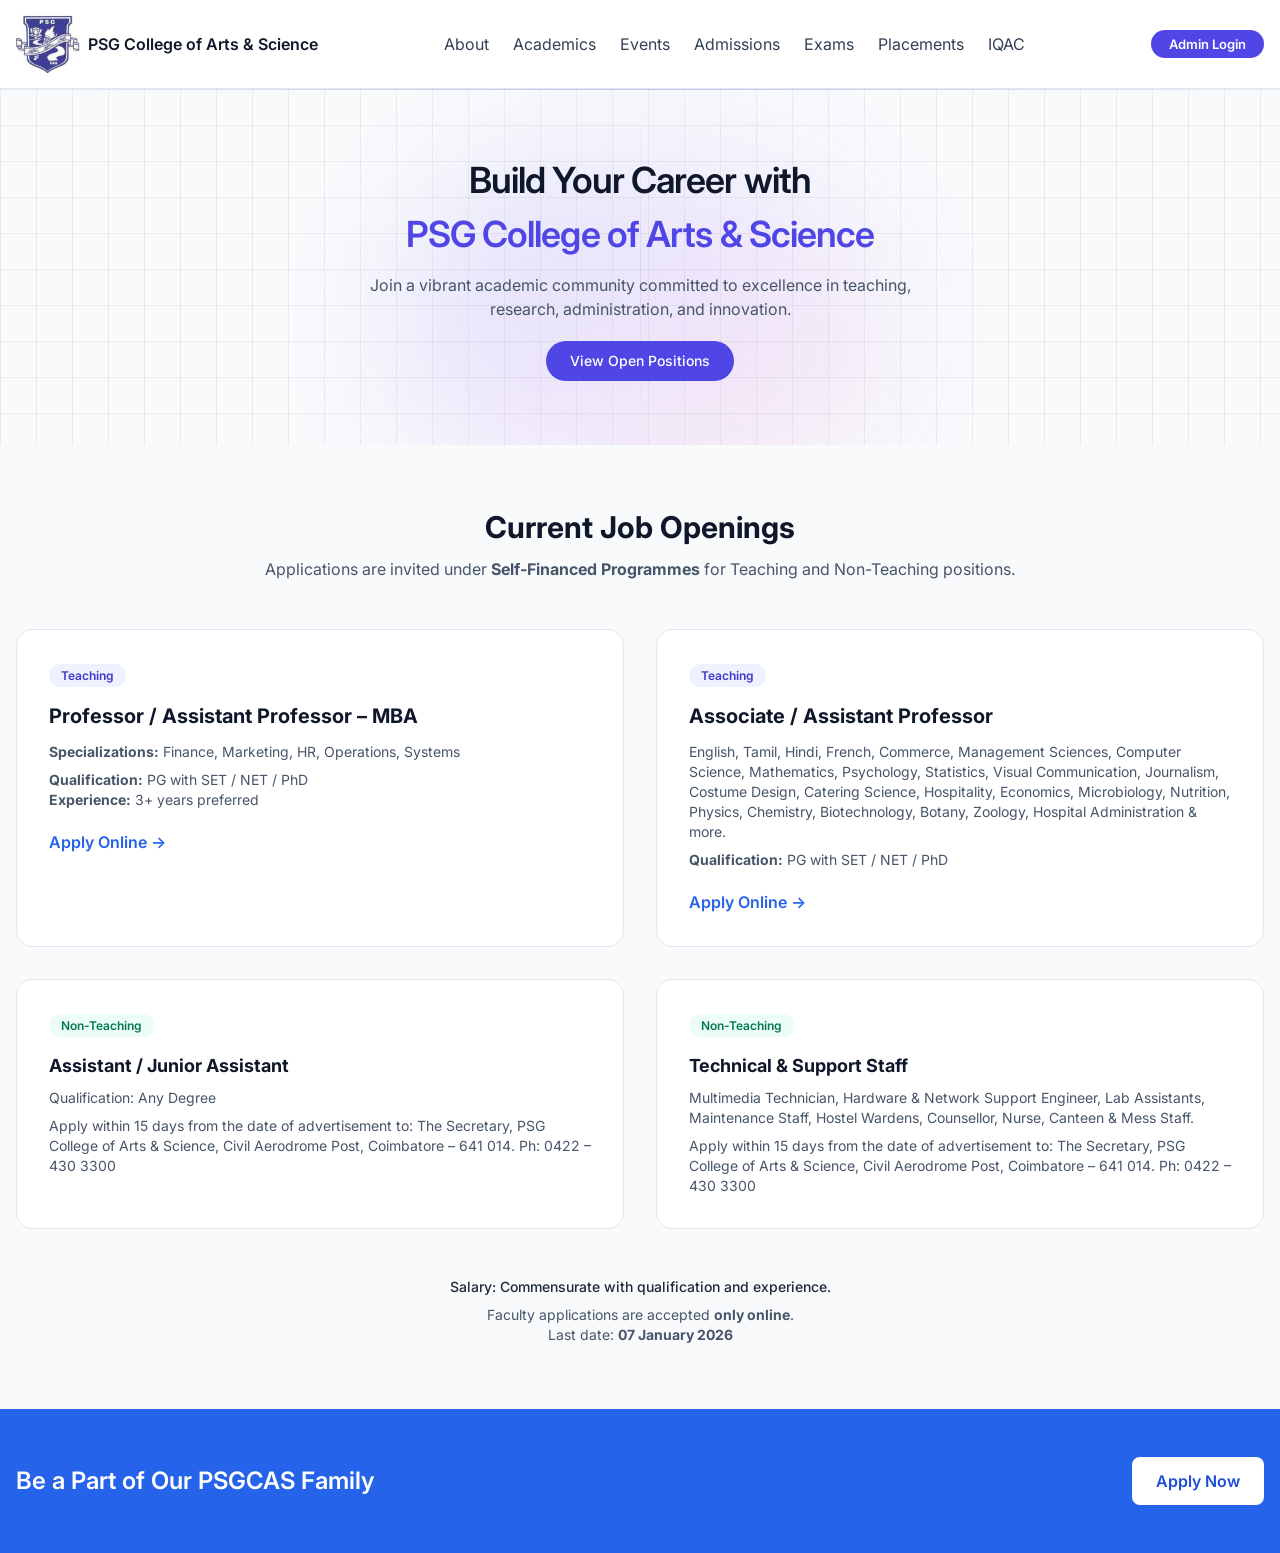
==== index.html @ 606a3b71 "Initial commit - PSG College web portal" ====
<!DOCTYPE html>
<html lang="en">
<head>
  <meta charset="UTF-8">
  <meta name="viewport" content="width=device-width, initial-scale=1">
  <meta name="description" content="Official Careers page for PSG College of Arts &amp; Science, Coimbatore. Explore job openings and career opportunities.">
  <meta name="author" content="PSG College of Arts &amp; Science">
  <meta name="keywords" content="PSG College of Arts &amp; Science, Careers, Coimbatore, Job Openings, Faculty Positions, Non-Teaching Positions, PSGCAS Jobs, PSGCAS Career Opportunities">
  <title>PSG College of Arts &amp; Science | Careers</title>

  <!-- Google Fonts: Geist-like -->
  <link href="https://fonts.googleapis.com/css2?family=Inter:wght@400;500;600;700;800&display=swap" rel="stylesheet">
  <link rel="stylesheet" href="https://cdnjs.cloudflare.com/ajax/libs/font-awesome/6.5.0/css/all.min.css">

  <style>
    /* ── RESET + BASE ──────────────────────── */
    *, ::before, ::after { box-sizing: border-box; margin: 0; padding: 0; border-width: 0; border-style: solid; border-color: #e5e7eb; }
    html { line-height: 1.5; -webkit-text-size-adjust: 100%; font-family: "Inter", system-ui, -apple-system, BlinkMacSystemFont, "Segoe UI", sans-serif; }
    body { margin: 0; line-height: inherit; background-color: #f8fafc; color: #0f172a; }
    a { color: inherit; text-decoration: inherit; }
    img, svg, video { display: block; vertical-align: middle; max-width: 100%; height: auto; }
    h1,h2,h3,h4,h5,h6 { font-size: inherit; font-weight: inherit; }
    button { cursor: pointer; font-family: inherit; }
    [hidden] { display: none; }

    /* ── UTILITIES ─────────────────────────── */
    .mx-auto   { margin-left: auto; margin-right: auto; }
    .mt-2      { margin-top: .5rem; }
    .mt-3      { margin-top: .75rem; }
    .mt-4      { margin-top: 1rem; }
    .mt-5      { margin-top: 1.25rem; }
    .mb-12     { margin-bottom: 3rem; }
    .mt-12     { margin-top: 3rem; }
    .max-w-7xl { max-width: 80rem; }
    .max-w-3xl { max-width: 48rem; }
    .max-w-xl  { max-width: 36rem; }
    .w-full    { width: 100%; }
    .w-auto    { width: auto; }
    .h-full    { height: 100%; }
    .flex      { display: flex; }
    .inline-flex { display: inline-flex; }
    .grid      { display: grid; }
    .hidden    { display: none; }
    .block     { display: block; }
    .items-center    { align-items: center; }
    .justify-center  { justify-content: center; }
    .justify-between { justify-content: space-between; }
    .flex-col  { flex-direction: column; }
    .flex-1    { flex: 1 1 0%; }
    .gap-2     { gap: .5rem; }
    .gap-3     { gap: .75rem; }
    .gap-6     { gap: 1.5rem; }
    .gap-8     { gap: 2rem; }
    .text-center { text-align: center; }
    .font-medium  { font-weight: 500; }
    .font-semibold{ font-weight: 600; }
    .font-bold    { font-weight: 700; }
    .leading-tight   { line-height: 1.25; }
    .leading-relaxed { line-height: 1.625; }
    .tracking-tight  { letter-spacing: -.025em; }
    .rounded-full { border-radius: 9999px; }
    .rounded-lg   { border-radius: .5rem; }
    .rounded-xl   { border-radius: .75rem; }
    .rounded-2xl  { border-radius: 1rem; }
    .rounded-md   { border-radius: .375rem; }
    .border       { border-width: 1px; }
    .border-b     { border-bottom-width: 1px; }
    .overflow-hidden { overflow: hidden; }
    .relative { position: relative; }
    .absolute { position: absolute; }
    .fixed    { position: fixed; }
    .sticky   { position: sticky; }
    .inset-0  { inset: 0; }
    .inset-x-0{ left: 0; right: 0; }
    .inset-y-0{ top: 0; bottom: 0; }
    .top-0    { top: 0; }
    .top-20   { top: 5rem; }
    .left-4   { left: 1rem; }
    .right-4  { right: 1rem; }
    .bottom-4 { bottom: 1rem; }
    .left-1\/2{ left: 50%; }
    .z-10  { z-index: 10; }
    .z-30  { z-index: 30; }
    .z-50  { z-index: 50; }
    .-z-10 { z-index: -10; }
    .-z-20 { z-index: -20; }
    .opacity-30 { opacity: .3; }
    .opacity-40 { opacity: .4; }
    .opacity-60 { opacity: .6; }
    .p-1\.5   { padding: .375rem; }
    .p-8      { padding: 2rem; }
    .px-2     { padding-left: .5rem;  padding-right: .5rem; }
    .px-3     { padding-left: .75rem; padding-right: .75rem; }
    .px-4     { padding-left: 1rem;   padding-right: 1rem; }
    .px-5     { padding-left: 1.25rem;padding-right: 1.25rem; }
    .px-6     { padding-left: 1.5rem; padding-right: 1.5rem; }
    .py-1     { padding-top: .25rem;   padding-bottom: .25rem; }
    .py-1\.5  { padding-top: .375rem;  padding-bottom: .375rem; }
    .py-2\.5  { padding-top: .625rem;  padding-bottom: .625rem; }
    .py-3     { padding-top: .75rem;   padding-bottom: .75rem; }
    .py-10    { padding-top: 2.5rem;   padding-bottom: 2.5rem; }
    .py-12    { padding-top: 3rem;     padding-bottom: 3rem; }
    .py-16    { padding-top: 4rem;     padding-bottom: 4rem; }
    .space-y-1 > :not([hidden]) ~ :not([hidden]) { margin-top: .25rem; }
    .text-xs  { font-size: .75rem;   line-height: 1rem; }
    .text-sm  { font-size: .875rem;  line-height: 1.25rem; }
    .text-lg  { font-size: 1.125rem; line-height: 1.75rem; }
    .text-xl  { font-size: 1.25rem;  line-height: 1.75rem; }
    .text-2xl { font-size: 1.5rem;   line-height: 2rem; }
    .text-14  { font-size: 14px; }

    /* COLORS */
    .bg-white        { background-color: #fff; }
    .bg-white\/90    { background-color: rgba(255,255,255,.9); }
    .bg-slate-50     { background-color: #f8fafc; }
    .bg-slate-200    { background-color: #e2e8f0; }
    .bg-indigo-50    { background-color: #eef2ff; }
    .bg-indigo-600   { background-color: #4f46e5; }
    .bg-emerald-50   { background-color: #ecfdf5; }
    .bg-blue-600     { background-color: #2563eb; }
    .border-slate-200{ border-color: #e2e8f0; }
    .border-slate-300{ border-color: #cbd5e1; }
    .text-white      { color: #fff; }
    .text-slate-600  { color: #475569; }
    .text-slate-700  { color: #334155; }
    .text-slate-800  { color: #1e293b; }
    .text-slate-900  { color: #0f172a; }
    .text-indigo-600 { color: #4f46e5; }
    .text-indigo-700 { color: #4338ca; }
    .text-blue-600   { color: #2563eb; }
    .text-blue-700   { color: #1d4ed8; }
    .text-emerald-700{ color: #047857; }

    /* SHADOWS */
    .shadow-sm { box-shadow: 0 1px 2px rgba(0,0,0,.05); }
    .shadow-lg { box-shadow: 0 10px 15px -3px rgba(0,0,0,.1), 0 4px 6px -4px rgba(0,0,0,.1); }

    /* TRANSITIONS */
    .transition { transition-property: color, background-color, border-color, opacity, box-shadow, transform; transition-timing-function: cubic-bezier(.4,0,.2,1); transition-duration: 150ms; }

    /* BACKDROP */
    .backdrop-blur { -webkit-backdrop-filter: blur(8px); backdrop-filter: blur(8px); }

    /* BLUR */
    .blur-3xl { filter: blur(64px); }

    /* HOVER STATES */
    .hover\:bg-slate-100:hover { background-color: #f1f5f9; }
    .hover\:bg-slate-50:hover  { background-color: #f8fafc; }
    .hover\:bg-indigo-700:hover{ background-color: #4338ca; }
    .hover\:bg-blue-700:hover  { background-color: #1d4ed8; }
    .hover\:bg-blue-50:hover   { background-color: #eff6ff; }
    .hover\:text-indigo-600:hover { color: #4f46e5; }
    .hover\:shadow-xl:hover { box-shadow: 0 20px 25px -5px rgba(0,0,0,.1), 0 8px 10px -6px rgba(0,0,0,.1); }

    /* FOCUS */
    .focus\:outline-none:focus { outline: none; }

    /* H1 SPECIAL */
    .h1-size { font-size: 1.5rem; }
    @media(min-width:640px)  { .h1-size { font-size: 1.875rem; } .sm\:block { display: block; } .sm\:flex { display: flex; } .sm\:hidden { display: none; } .sm\:py-14 { padding-top: 3.5rem; padding-bottom: 3.5rem; } .sm\:text-3xl { font-size: 1.875rem; line-height: 2.25rem; } .sm\:text-base { font-size: 1rem; line-height: 1.5rem; } }
    @media(min-width:768px)  { .h1-size { font-size: 2.25rem; } .md\:grid-cols-2 { grid-template-columns: repeat(2,minmax(0,1fr)); } .md\:py-16 { padding-top: 4rem; padding-bottom: 4rem; } .md\:text-base { font-size: 1rem; } .md\:text-4xl { font-size: 2.25rem; line-height: 2.5rem; } }

    /* GRID BG */
    .grid-bg { background-image: linear-gradient(to right, rgba(15,23,42,.06) 1px, transparent 1px), linear-gradient(to bottom, rgba(15,23,42,.06) 1px, transparent 1px); background-size: 36px 36px; }

    /* GRADIENT HELPERS */
    .pulse-line-h { background-image: linear-gradient(to right, transparent, #818cf8, transparent); }
    .pulse-line-v { background-image: linear-gradient(to bottom, transparent, #a5b4fc, transparent); }
    .grad-blob    { background-image: linear-gradient(to bottom right, rgba(99,102,241,.3), rgba(168,85,247,.2), rgba(236,72,153,.2)); }
    .h-px { height: 1px; }
    .w-px { width: 1px; }
    .h-320 { height: 320px; }
    .w-480 { width: 480px; }
    .-translate-x-1\/2 { transform: translateX(-50%); }

    /* PULSE ANIMATIONS */
    @keyframes pulse-slow   { 0%,100%{opacity:.4} 50%{opacity:.7} }
    @keyframes pulse-slower { 0%,100%{opacity:.3} 50%{opacity:.55} }
    .animate-pulse-slow   { animation: pulse-slow   3s ease-in-out infinite; }
    .animate-pulse-slower { animation: pulse-slower 5s ease-in-out infinite; }

    /* INLINE-FLEX FOR LINKS */
    .inline-flex-mt5 { display: inline-flex; margin-top: 1.25rem; font-weight: 600; }

    /* ── LOGIN MODAL ─────────────────────────── */
    .modal-overlay {
      display: none; position: fixed; inset: 0; z-index: 100;
      background: rgba(15,23,42,.6); backdrop-filter: blur(6px);
      align-items: center; justify-content: center; padding: 1rem;
    }
    .modal-overlay.active { display: flex; }
    .modal-box {
      background: #fff; border-radius: 1rem; width: 100%; max-width: 420px;
      padding: 2rem; box-shadow: 0 25px 50px -12px rgba(0,0,0,.35);
      animation: fadeIn .2s ease; position: relative;
    }
    @keyframes fadeIn { from{opacity:0;transform:translateY(10px)} to{opacity:1;transform:translateY(0)} }
    .modal-logo { display: flex; align-items: center; gap: .75rem; margin-bottom: 1.5rem; }
    .modal-logo img { height: 44px; border-radius: .375rem; }
    .modal-logo-brand { font-size: .9rem; font-weight: 600; color: #0f172a; }
    .modal-logo-sub   { font-size: .75rem; color: #94a3b8; }
    .modal-title  { font-size: 1.25rem; font-weight: 700; color: #0f172a; margin-bottom: .375rem; }
    .modal-sub    { font-size: .8125rem; color: #475569; margin-bottom: 1.5rem; }
    .form-label   { display: block; font-size: .8125rem; font-weight: 600; color: #1e293b; margin-bottom: .375rem; }
    .form-input   { width: 100%; padding: .625rem .875rem; border: 1.5px solid #e2e8f0; border-radius: .5rem; font-size: .9375rem; font-family: inherit; outline: none; transition: border-color .15s; }
    .form-input:focus { border-color: #4f46e5; }
    .form-group   { margin-bottom: 1rem; }
    .btn-login    { width: 100%; padding: .75rem; background: #4f46e5; color: #fff; border: none; border-radius: .625rem; font-weight: 700; font-size: .9375rem; cursor: pointer; transition: background .15s; }
    .btn-login:hover { background: #4338ca; }
    .btn-login:disabled { opacity: .6; cursor: not-allowed; }
    .error-msg { background: #fef2f2; border: 1px solid #fecaca; color: #b91c1c; border-radius: .5rem; padding: .625rem .875rem; font-size: .8125rem; margin-bottom: 1rem; display: none; }
    .modal-close { position: absolute; top: 1rem; right: 1rem; background: none; border: none; font-size: 1.25rem; color: #94a3b8; cursor: pointer; line-height: 1; }
    .modal-close:hover { color: #0f172a; }
    .login-hint { margin-top: 1rem; text-align: center; font-size: .75rem; color: #94a3b8; background: #f8fafc; border-radius: .5rem; padding: .625rem; }
    .login-hint strong { color: #475569; }
    .spinner { display: inline-block; width: 16px; height: 16px; border: 2px solid rgba(255,255,255,.3); border-top-color: #fff; border-radius: 50%; animation: spin .7s linear infinite; margin-right: .375rem; vertical-align: middle; }
    @keyframes spin { to{transform:rotate(360deg)} }

    /* Admin button in nav */
    .btn-admin-nav { padding: .4rem 1.125rem; border-radius: 9999px; background: #4f46e5; color: #fff; font-size: .8125rem; font-weight: 600; border: none; cursor: pointer; transition: background .15s; }
    .btn-admin-nav:hover { background: #4338ca; }
  </style>
</head>
<body class="bg-slate-50 text-slate-900">

<!-- ── NAVBAR ─────────────────────────────── -->
<header class="sticky top-0 z-30 bg-white/90 backdrop-blur border-b border-slate-200">
  <nav class="mx-auto w-full px-4 py-3">
    <div class="flex items-center justify-between">

      <!-- Logo (Left) -->
      <a href="#" class="flex items-center gap-2">
        <div style="height:4rem;width:auto;border-radius:.5rem;background:#e2e8f0;overflow:hidden;display:flex;align-items:center;justify-content:center;">
          <img src="assets/psg_college_of_arts_and_science_logo.jpg" alt="PSG CAS Logo" style="height:100%;width:100%;object-fit:cover;">
        </div>
        <div class="leading-tight">
          <p class="font-semibold text-sm md:text-base">PSG College of Arts &amp; Science</p>
        </div>
      </a>

      <!-- Desktop Nav (Centered) -->
      <div class="hidden sm:flex items-center justify-center gap-6 text-sm md:text-base flex-1">
        <a href="https://www.psgcas.ac.in/the-story-of-psgcas/" class="text-slate-700 hover:text-indigo-600">About</a>
        <a href="https://www.psgcas.ac.in/programmes/" class="text-slate-700 hover:text-indigo-600">Academics</a>
        <a href="https://www.psgcas.ac.in/events/" class="text-slate-700 hover:text-indigo-600">Events</a>
        <a href="https://www.psgcas.ac.in/admissions/" class="text-slate-700 hover:text-indigo-600">Admissions</a>
        <a href="https://www.psgcas.ac.in/exams/" class="text-slate-700 hover:text-indigo-600">Exams</a>
        <a href="https://www.psgcas.ac.in/placements/" class="text-slate-700 hover:text-indigo-600">Placements</a>
        <a href="https://www.psgcas.ac.in/iqac/" class="text-slate-700 hover:text-indigo-600">IQAC</a>
      </div>

      <!-- Admin Login button (Desktop) -->
      <div class="hidden sm:flex items-center gap-2">
        <button class="btn-admin-nav" id="open-login">Admin Login</button>
      </div>

      <!-- Mobile: hamburger -->
      <div class="flex items-center gap-2 sm:hidden">
        <button class="btn-admin-nav" id="open-login-mobile" style="font-size:.75rem;padding:.375rem .75rem;">Admin</button>
        <button id="mobile-menu-toggle" type="button" style="display:inline-flex;align-items:center;justify-content:center;border-radius:.375rem;padding:.375rem;border:1px solid #cbd5e1;color:#334155;background:none;" aria-label="Open navigation menu">
          <svg style="height:1.25rem;width:1.25rem;" xmlns="http://www.w3.org/2000/svg" fill="none" viewBox="0 0 24 24" stroke="currentColor" stroke-width="2">
            <path stroke-linecap="round" stroke-linejoin="round" d="M4 6h16M4 12h16M4 18h16"/>
          </svg>
        </button>
      </div>
    </div>

    <!-- Mobile Menu -->
    <div id="mobile-menu" class="sm:hidden mt-3 space-y-1 rounded-2xl border border-slate-200 bg-white shadow-sm px-3 py-3 hidden">
      <a href="https://www.psgcas.ac.in/the-story-of-psgcas/" class="block rounded-lg px-2 py-1.5 text-14 font-medium text-slate-700 hover:bg-slate-50">Home</a>
      <a href="https://www.psgcas.ac.in/programmes/" class="block rounded-lg px-2 py-1.5 text-14 font-medium text-slate-700 hover:bg-slate-50">Academics</a>
      <a href="https://www.psgcas.ac.in/events/" class="block rounded-lg px-2 py-1.5 text-14 font-medium text-slate-700 hover:bg-slate-50">Events</a>
      <a href="https://www.psgcas.ac.in/admissions/" class="block rounded-lg px-2 py-1.5 text-14 font-medium text-slate-700 hover:bg-slate-50">Admissions</a>
      <a href="https://www.psgcas.ac.in/exams/" class="block rounded-lg px-2 py-1.5 text-14 font-medium text-slate-700 hover:bg-slate-50">Exams</a>
      <a href="https://www.psgcas.ac.in/placements/" class="block rounded-lg px-2 py-1.5 text-14 font-medium text-slate-700 hover:bg-slate-50">Placements</a>
      <a href="https://www.psgcas.ac.in/iqac/" class="block rounded-lg px-2 py-1.5 text-14 font-medium text-slate-700 hover:bg-slate-50">IQAC</a>
    </div>
  </nav>
</header>

<script>
  document.addEventListener('DOMContentLoaded', function () {
    const btn  = document.getElementById('mobile-menu-toggle');
    const menu = document.getElementById('mobile-menu');
    btn.addEventListener('click', () => menu.classList.toggle('hidden'));
  });
</script>

<!-- ── MAIN ─────────────────────────────── -->
<main class="mx-auto w-full">

  <!-- HERO -->
  <section id="careers-hero" class="relative flex flex-col items-center py-10 sm:py-14 md:py-16 overflow-hidden">
    <!-- GRID BACKGROUND -->
    <div class="absolute inset-0 -z-20 grid-bg"></div>

    <!-- PULSE LINES -->
    <div class="absolute inset-x-0 top-0 h-px pulse-line-h opacity-40 animate-pulse-slow -z-10"></div>
    <div class="absolute inset-y-0 left-1/2 w-px pulse-line-v opacity-30 animate-pulse-slower -z-10"></div>

    <!-- SOFT GRADIENT BLOB -->
    <div class="absolute top-20 left-1/2 -translate-x-1/2 w-480 h-320 grad-blob blur-3xl rounded-full opacity-60 -z-10"></div>

    <!-- CONTENT -->
    <h1 class="relative z-10 text-center h1-size font-semibold tracking-tight text-slate-900">
      <span>Build Your Career with</span><br>
      <span class="text-indigo-600">PSG College of Arts &amp; Science</span>
    </h1>

    <p class="relative z-10 mt-3 max-w-xl text-center text-sm sm:text-base text-slate-600">
      Join a vibrant academic community committed to excellence in teaching,
      research, administration, and innovation.
    </p>

    <!-- CTA -->
    <div class="relative z-10 mt-5 flex gap-3 justify-center">
      <a href="#job-openings" class="inline-flex items-center justify-center rounded-full bg-indigo-600 px-6 py-2.5 text-sm font-medium text-white hover:bg-indigo-700 transition">
        View Open Positions
      </a>
    </div>
  </section>

  <!-- JOB OPENINGS -->
  <section id="job-openings" class="max-w-7xl mx-auto px-4 py-16">

    <!-- HEADER -->
    <div class="mb-12 text-center">
      <h2 class="text-2xl sm:text-3xl font-bold text-slate-900">Current Job Openings</h2>
      <p class="mt-3 max-w-3xl mx-auto text-slate-600 text-sm sm:text-base">
        Applications are invited under <strong>Self-Financed Programmes</strong>
        for Teaching and Non-Teaching positions.
      </p>
    </div>

    <!-- JOB GRID -->
    <div class="grid gap-8 md:grid-cols-2">

      <!-- FACULTY : MBA -->
      <div class="bg-white rounded-2xl border border-slate-200 p-8 hover:shadow-xl transition">
        <span class="text-xs font-semibold text-indigo-700 bg-indigo-50 px-3 py-1 rounded-full">Teaching</span>
        <h3 class="mt-4 text-xl font-bold text-slate-900">Professor / Assistant Professor – MBA</h3>
        <p class="mt-3 text-sm text-slate-600">
          <strong>Specializations:</strong> Finance, Marketing, HR, Operations, Systems
        </p>
        <p class="mt-2 text-sm text-slate-600">
          <strong>Qualification:</strong> PG with SET / NET / PhD<br>
          <strong>Experience:</strong> 3+ years preferred
        </p>
        <a href="apply.html" class="inline-flex-mt5 text-blue-600 hover:text-blue-700">Apply Online →</a>
      </div>

      <!-- FACULTY : MULTI DISCIPLINE -->
      <div class="bg-white rounded-2xl border border-slate-200 p-8 hover:shadow-xl transition">
        <span class="text-xs font-semibold text-indigo-700 bg-indigo-50 px-3 py-1 rounded-full">Teaching</span>
        <h3 class="mt-4 text-xl font-bold text-slate-900">Associate / Assistant Professor</h3>
        <p class="mt-3 text-sm text-slate-600 leading-relaxed">
          English, Tamil, Hindi, French, Commerce, Management Sciences, Computer Science,
          Mathematics, Psychology, Statistics, Visual Communication, Journalism,
          Costume Design, Catering Science, Hospitality, Economics, Microbiology,
          Nutrition, Physics, Chemistry, Biotechnology, Botany, Zoology,
          Hospital Administration &amp; more.
        </p>
        <p class="mt-2 text-sm text-slate-600">
          <strong>Qualification:</strong> PG with SET / NET / PhD
        </p>
        <a href="apply.html" class="inline-flex-mt5 text-blue-600 hover:text-blue-700">Apply Online →</a>
      </div>

      <!-- NON-TEACHING : ADMIN -->
      <div class="bg-white rounded-2xl border border-slate-200 p-8 hover:shadow-xl transition">
        <span class="text-xs font-semibold text-emerald-700 bg-emerald-50 px-3 py-1 rounded-full">Non-Teaching</span>
        <h3 class="mt-4 text-lg font-bold text-slate-900">Assistant / Junior Assistant</h3>
        <p class="mt-2 text-sm text-slate-600">Qualification: Any Degree</p>
        <p class="mt-2 text-sm text-slate-600">
          Apply within 15 days from the date of advertisement to:
          The Secretary, PSG College of Arts &amp; Science, Civil Aerodrome Post, Coimbatore – 641 014. Ph: 0422 – 430 3300
        </p>
      </div>

      <!-- NON-TEACHING : TECH / SUPPORT -->
      <div class="bg-white rounded-2xl border border-slate-200 p-8 hover:shadow-xl transition">
        <span class="text-xs font-semibold text-emerald-700 bg-emerald-50 px-3 py-1 rounded-full">Non-Teaching</span>
        <h3 class="mt-4 text-lg font-bold text-slate-900">Technical &amp; Support Staff</h3>
        <p class="mt-2 text-sm text-slate-600">
          Multimedia Technician, Hardware &amp; Network Support Engineer,
          Lab Assistants, Maintenance Staff, Hostel Wardens,
          Counsellor, Nurse, Canteen &amp; Mess Staff.
        </p>
        <p class="mt-2 text-sm text-slate-600">
          Apply within 15 days from the date of advertisement to:
          The Secretary, PSG College of Arts &amp; Science, Civil Aerodrome Post, Coimbatore – 641 014. Ph: 0422 – 430 3300
        </p>
      </div>

    </div>

    <!-- FOOTER NOTE -->
    <div class="mt-12 max-w-3xl mx-auto text-center text-sm text-slate-600">
      <p class="font-medium text-slate-800">Salary: Commensurate with qualification and experience.</p>
      <p class="mt-2">
        Faculty applications are accepted <strong>only online</strong>.<br>
        Last date: <strong>07 January 2026</strong>
      </p>
    </div>
  </section>

  <!-- DESKTOP CTA STRIP -->
  <section class="hidden sm:block bg-blue-600">
    <div class="max-w-7xl mx-auto px-4 py-12 flex items-center justify-between">
      <h2 class="text-2xl font-semibold text-white">Be a Part of Our PSGCAS Family</h2>
      <a href="apply.html" class="px-6 py-3 rounded-lg bg-white text-blue-700 font-semibold hover:bg-blue-50 transition">Apply Now</a>
    </div>
  </section>

  <!-- FLOATING MOBILE CTA -->
  <a href="apply.html" class="fixed sm:hidden bottom-4 left-4 right-4 z-50 flex items-center justify-center gap-2 px-5 py-3 rounded-xl bg-blue-600 text-white font-semibold shadow-lg hover:bg-blue-700 transition">
    Go to Career Portal
  </a>

</main>

<!-- ── ADMIN LOGIN MODAL ── -->
<div class="modal-overlay" id="login-modal">
  <div class="modal-box">
    <button class="modal-close" id="close-modal">&times;</button>
    <div class="modal-logo">
      <img src="assets/psgcas logo-2.png" alt="PSG CAS">
      <div>
        <div class="modal-logo-brand">PSG College of Arts &amp; Science</div>
        <div class="modal-logo-sub">Careers Admin Portal</div>
      </div>
    </div>
    <h2 class="modal-title">Admin Sign In</h2>
    <p class="modal-sub">Enter your credentials to access the admin portal.</p>
    <div id="login-error" class="error-msg"></div>
    <form id="login-form" autocomplete="on">
      <div class="form-group">
        <label class="form-label" for="admin-email">Email Address</label>
        <input class="form-input" type="email" id="admin-email" name="email" autocomplete="email" placeholder="admin@psgcas.ac.in" required>
      </div>
      <div class="form-group">
        <label class="form-label" for="admin-password">Password</label>
        <input class="form-input" type="password" id="admin-password" name="password" autocomplete="current-password" placeholder="••••••••" required>
      </div>
      <button class="btn-login" type="submit" id="btn-login-submit">Sign In</button>
    </form>
    <div class="login-hint">
      <strong>Viewer:</strong> viewer@psgcas.ac.in / view123&nbsp;&nbsp;
      <strong>Editor:</strong> editor@psgcas.ac.in / edit123
    </div>
  </div>
</div>

<script>
  // Open modal
  ['open-login','open-login-mobile'].forEach(id => {
    const el = document.getElementById(id);
    if (el) el.addEventListener('click', () => {
      document.getElementById('login-modal').classList.add('active');
      document.getElementById('admin-email').focus();
    });
  });

  // Close modal
  document.getElementById('close-modal').addEventListener('click', () => {
    document.getElementById('login-modal').classList.remove('active');
  });
  document.getElementById('login-modal').addEventListener('click', e => {
    if (e.target === e.currentTarget) e.currentTarget.classList.remove('active');
  });

  // Login form → real API
  document.getElementById('login-form').addEventListener('submit', async e => {
    e.preventDefault();
    const email    = document.getElementById('admin-email').value.trim();
    const password = document.getElementById('admin-password').value.trim();
    const errDiv   = document.getElementById('login-error');
    const btn      = document.getElementById('btn-login-submit');

    errDiv.style.display = 'none';
    btn.disabled = true;
    btn.innerHTML = '<span class="spinner"></span> Signing in…';

    try {
      const res  = await fetch('/api/login', {
        method: 'POST',
        headers: { 'Content-Type': 'application/json' },
        body: JSON.stringify({ email, password })
      });
      const data = await res.json();

      if (!res.ok) {
        errDiv.textContent   = data.error || 'Login failed. Please try again.';
        errDiv.style.display = 'block';
        btn.disabled = false;
        btn.textContent = 'Sign In';
        return;
      }

      sessionStorage.setItem('psg_token', data.token);
      sessionStorage.setItem('psg_role',  data.role);
      sessionStorage.setItem('psg_email', data.email);
      sessionStorage.setItem('psg_name',  data.name);

      btn.innerHTML = '&#10003; Redirecting…';
      window.location.href = 'admin.html';

    } catch (err) {
      errDiv.textContent   = 'Cannot connect to server. Is the server running?';
      errDiv.style.display = 'block';
      btn.disabled = false;
      btn.textContent = 'Sign In';
    }
  });
</script>
</body>
</html>
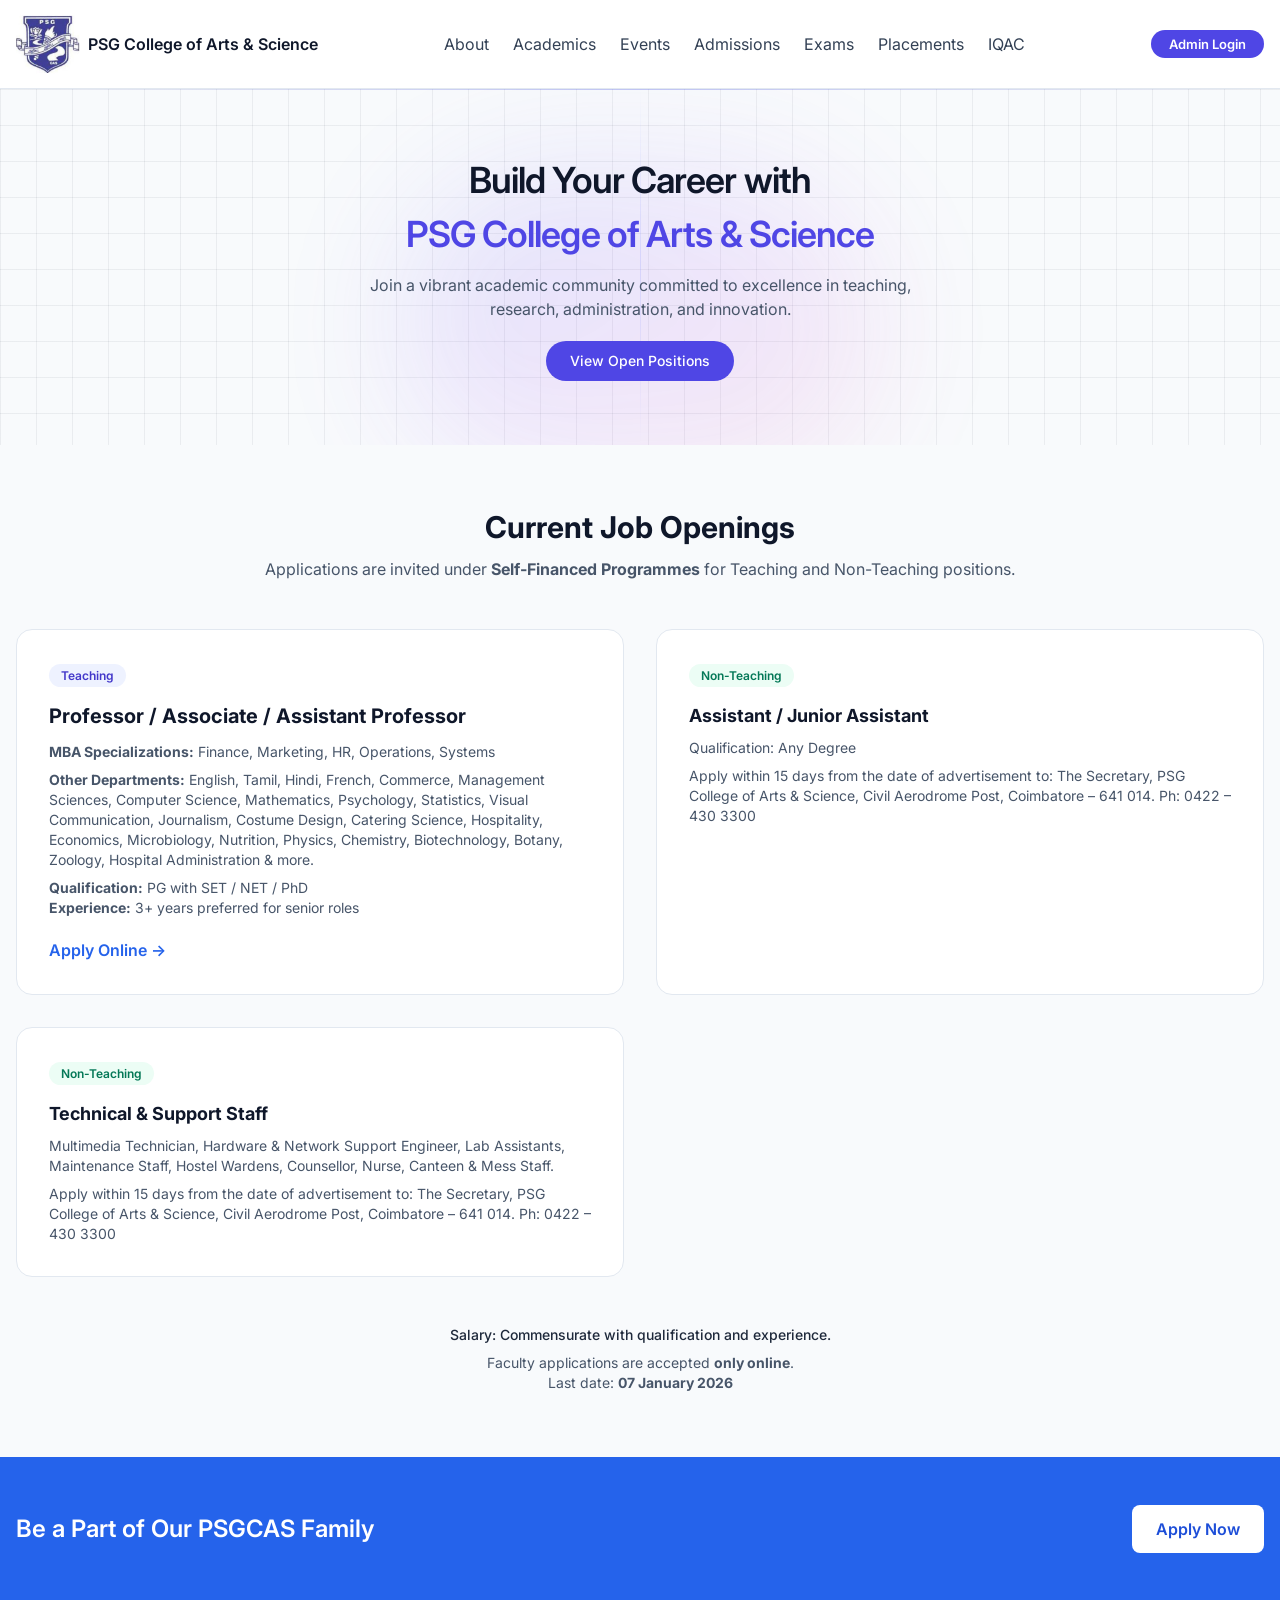
==== commit 1a6d3e07: "Merge faculty job cards into one; update apply.html theme to navy blue" ====
--- a/index.html
+++ b/index.html
@@ -336,33 +336,23 @@
     <!-- JOB GRID -->
     <div class="grid gap-8 md:grid-cols-2">
 
-      <!-- FACULTY : MBA -->
+      <!-- FACULTY : TEACHING (MERGED) -->
       <div class="bg-white rounded-2xl border border-slate-200 p-8 hover:shadow-xl transition">
         <span class="text-xs font-semibold text-indigo-700 bg-indigo-50 px-3 py-1 rounded-full">Teaching</span>
-        <h3 class="mt-4 text-xl font-bold text-slate-900">Professor / Assistant Professor – MBA</h3>
+        <h3 class="mt-4 text-xl font-bold text-slate-900">Professor / Associate / Assistant Professor</h3>
         <p class="mt-3 text-sm text-slate-600">
-          <strong>Specializations:</strong> Finance, Marketing, HR, Operations, Systems
+          <strong>MBA Specializations:</strong> Finance, Marketing, HR, Operations, Systems
         </p>
-        <p class="mt-2 text-sm text-slate-600">
-          <strong>Qualification:</strong> PG with SET / NET / PhD<br>
-          <strong>Experience:</strong> 3+ years preferred
-        </p>
-        <a href="apply.html" class="inline-flex-mt5 text-blue-600 hover:text-blue-700">Apply Online →</a>
-      </div>
-
-      <!-- FACULTY : MULTI DISCIPLINE -->
-      <div class="bg-white rounded-2xl border border-slate-200 p-8 hover:shadow-xl transition">
-        <span class="text-xs font-semibold text-indigo-700 bg-indigo-50 px-3 py-1 rounded-full">Teaching</span>
-        <h3 class="mt-4 text-xl font-bold text-slate-900">Associate / Assistant Professor</h3>
-        <p class="mt-3 text-sm text-slate-600 leading-relaxed">
-          English, Tamil, Hindi, French, Commerce, Management Sciences, Computer Science,
-          Mathematics, Psychology, Statistics, Visual Communication, Journalism,
+        <p class="mt-2 text-sm text-slate-600 leading-relaxed">
+          <strong>Other Departments:</strong> English, Tamil, Hindi, French, Commerce, Management Sciences,
+          Computer Science, Mathematics, Psychology, Statistics, Visual Communication, Journalism,
           Costume Design, Catering Science, Hospitality, Economics, Microbiology,
           Nutrition, Physics, Chemistry, Biotechnology, Botany, Zoology,
           Hospital Administration &amp; more.
         </p>
         <p class="mt-2 text-sm text-slate-600">
-          <strong>Qualification:</strong> PG with SET / NET / PhD
+          <strong>Qualification:</strong> PG with SET / NET / PhD<br>
+          <strong>Experience:</strong> 3+ years preferred for senior roles
         </p>
         <a href="apply.html" class="inline-flex-mt5 text-blue-600 hover:text-blue-700">Apply Online →</a>
       </div>
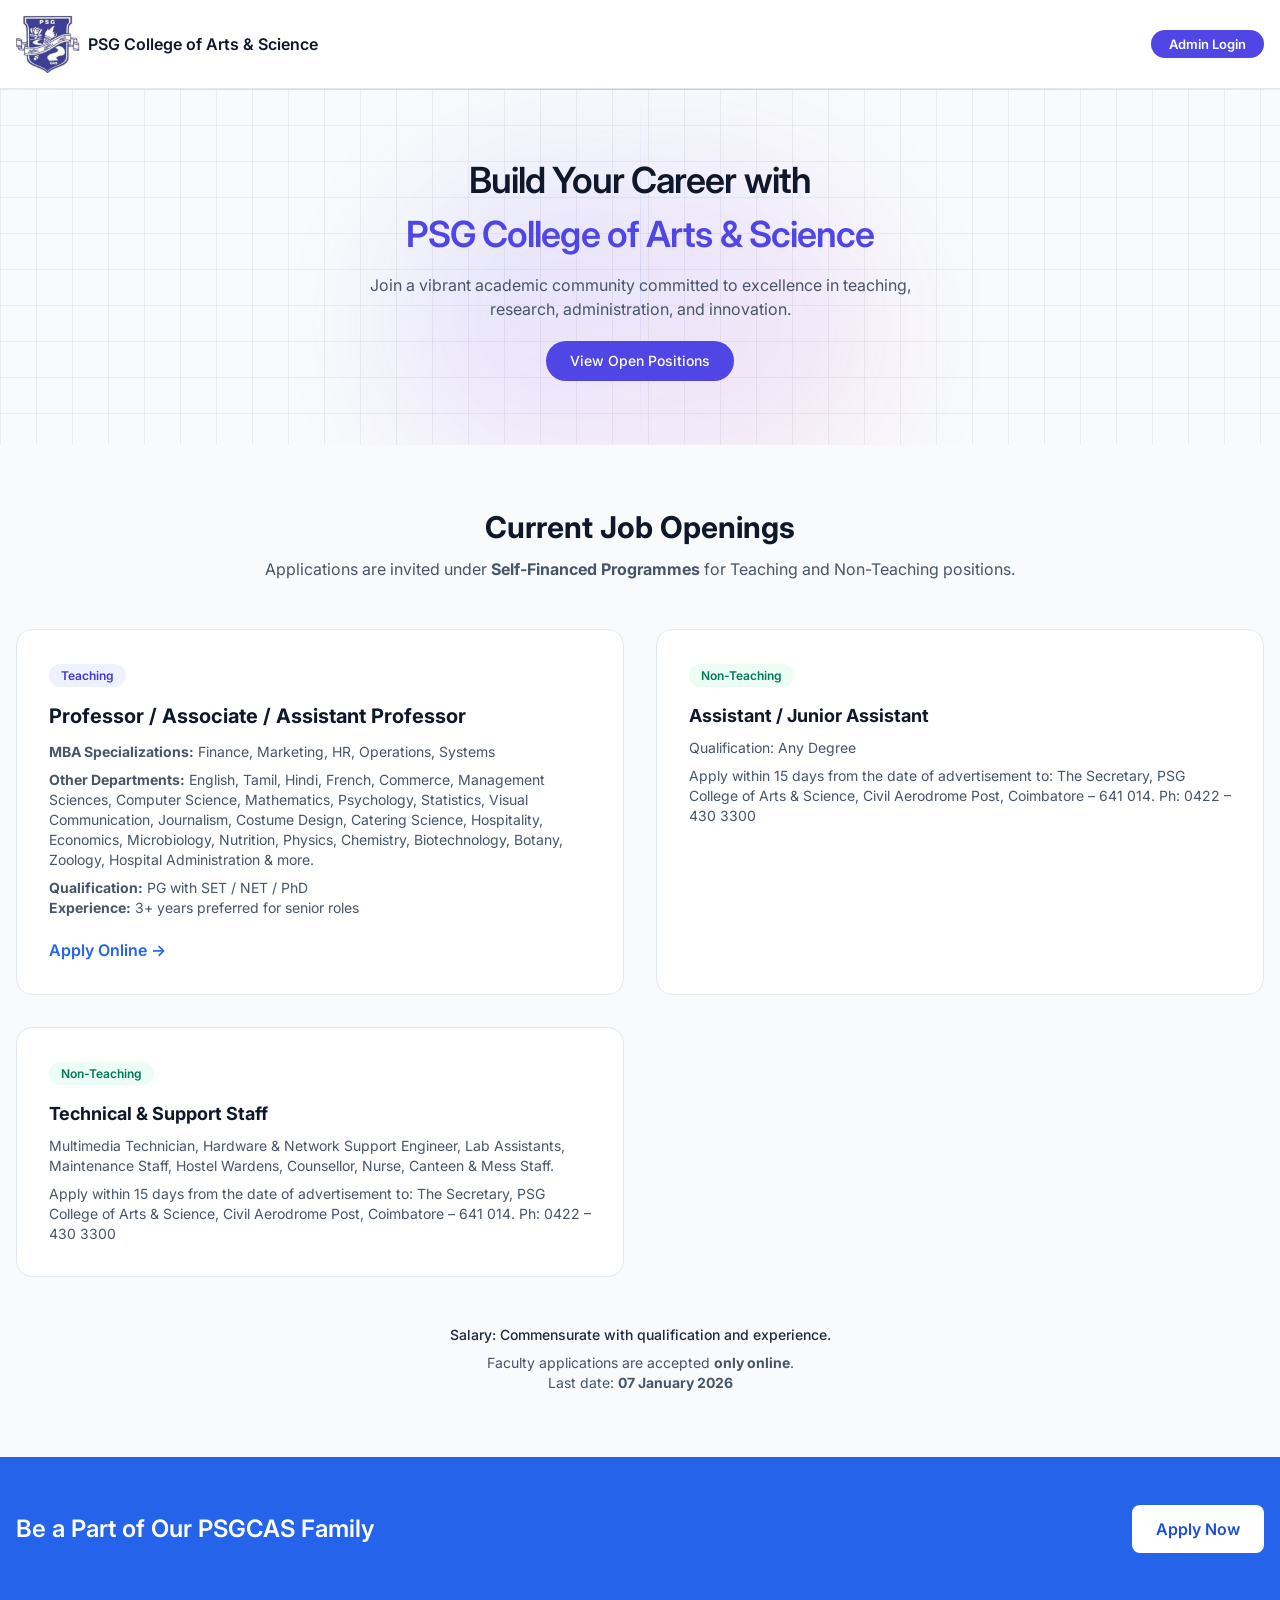
==== commit f7dc3d81: "Remove nav links; fix apply.html to white background like reference" ====
--- a/index.html
+++ b/index.html
@@ -239,15 +239,7 @@
         </div>
       </a>
 
-      <!-- Desktop Nav (Centered) -->
       <div class="hidden sm:flex items-center justify-center gap-6 text-sm md:text-base flex-1">
-        <a href="https://www.psgcas.ac.in/the-story-of-psgcas/" class="text-slate-700 hover:text-indigo-600">About</a>
-        <a href="https://www.psgcas.ac.in/programmes/" class="text-slate-700 hover:text-indigo-600">Academics</a>
-        <a href="https://www.psgcas.ac.in/events/" class="text-slate-700 hover:text-indigo-600">Events</a>
-        <a href="https://www.psgcas.ac.in/admissions/" class="text-slate-700 hover:text-indigo-600">Admissions</a>
-        <a href="https://www.psgcas.ac.in/exams/" class="text-slate-700 hover:text-indigo-600">Exams</a>
-        <a href="https://www.psgcas.ac.in/placements/" class="text-slate-700 hover:text-indigo-600">Placements</a>
-        <a href="https://www.psgcas.ac.in/iqac/" class="text-slate-700 hover:text-indigo-600">IQAC</a>
       </div>
 
       <!-- Admin Login button (Desktop) -->
@@ -266,15 +258,7 @@
       </div>
     </div>
 
-    <!-- Mobile Menu -->
     <div id="mobile-menu" class="sm:hidden mt-3 space-y-1 rounded-2xl border border-slate-200 bg-white shadow-sm px-3 py-3 hidden">
-      <a href="https://www.psgcas.ac.in/the-story-of-psgcas/" class="block rounded-lg px-2 py-1.5 text-14 font-medium text-slate-700 hover:bg-slate-50">Home</a>
-      <a href="https://www.psgcas.ac.in/programmes/" class="block rounded-lg px-2 py-1.5 text-14 font-medium text-slate-700 hover:bg-slate-50">Academics</a>
-      <a href="https://www.psgcas.ac.in/events/" class="block rounded-lg px-2 py-1.5 text-14 font-medium text-slate-700 hover:bg-slate-50">Events</a>
-      <a href="https://www.psgcas.ac.in/admissions/" class="block rounded-lg px-2 py-1.5 text-14 font-medium text-slate-700 hover:bg-slate-50">Admissions</a>
-      <a href="https://www.psgcas.ac.in/exams/" class="block rounded-lg px-2 py-1.5 text-14 font-medium text-slate-700 hover:bg-slate-50">Exams</a>
-      <a href="https://www.psgcas.ac.in/placements/" class="block rounded-lg px-2 py-1.5 text-14 font-medium text-slate-700 hover:bg-slate-50">Placements</a>
-      <a href="https://www.psgcas.ac.in/iqac/" class="block rounded-lg px-2 py-1.5 text-14 font-medium text-slate-700 hover:bg-slate-50">IQAC</a>
     </div>
   </nav>
 </header>
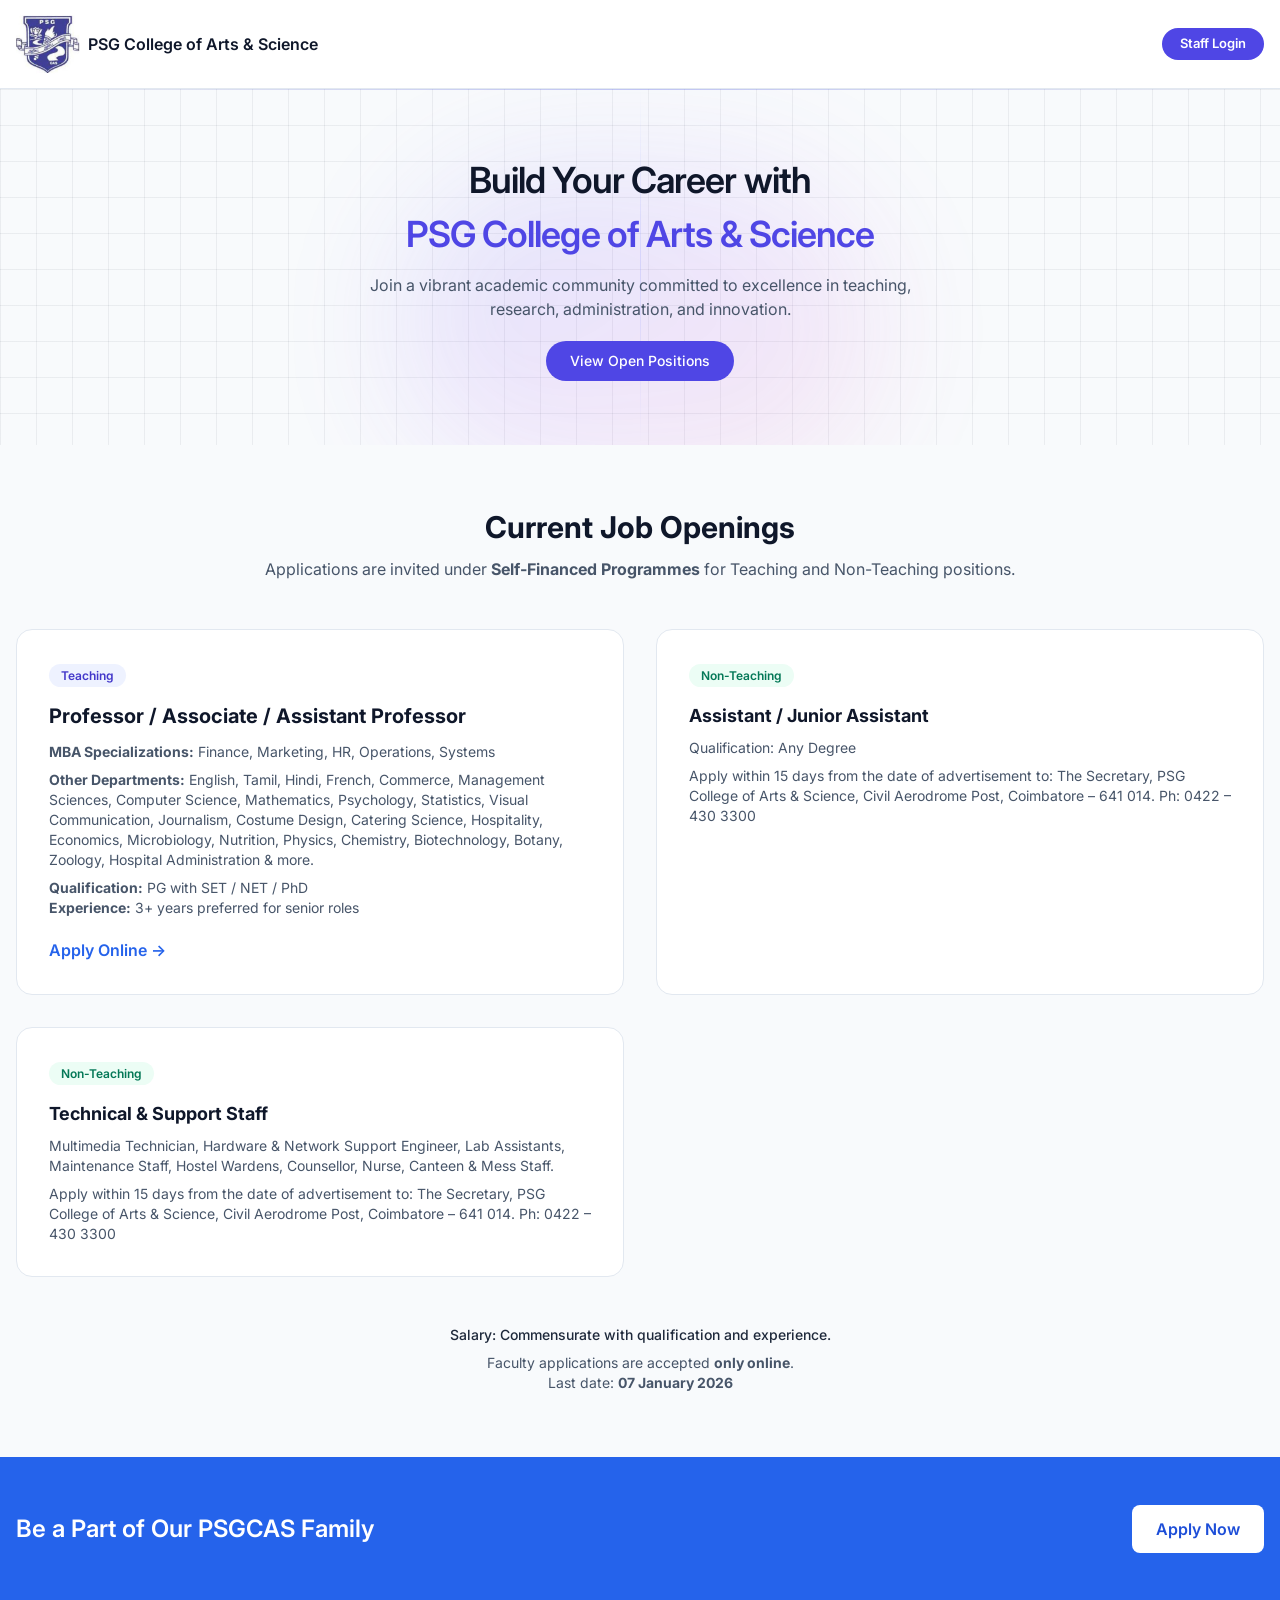
==== commit 939bb27f: "Recruitment: research tables, security, window, audit" ====
--- a/index.html
+++ b/index.html
@@ -244,12 +244,12 @@
 
       <!-- Admin Login button (Desktop) -->
       <div class="hidden sm:flex items-center gap-2">
-        <button class="btn-admin-nav" id="open-login">Admin Login</button>
+        <a href="login.html" class="btn-admin-nav">Staff Login</a>
       </div>
 
       <!-- Mobile: hamburger -->
       <div class="flex items-center gap-2 sm:hidden">
-        <button class="btn-admin-nav" id="open-login-mobile" style="font-size:.75rem;padding:.375rem .75rem;">Admin</button>
+        <a href="login.html" class="btn-admin-nav" style="font-size:.75rem;padding:.375rem .75rem;text-decoration:none;">Staff Login</a>
         <button id="mobile-menu-toggle" type="button" style="display:inline-flex;align-items:center;justify-content:center;border-radius:.375rem;padding:.375rem;border:1px solid #cbd5e1;color:#334155;background:none;" aria-label="Open navigation menu">
           <svg style="height:1.25rem;width:1.25rem;" xmlns="http://www.w3.org/2000/svg" fill="none" viewBox="0 0 24 24" stroke="currentColor" stroke-width="2">
             <path stroke-linecap="round" stroke-linejoin="round" d="M4 6h16M4 12h16M4 18h16"/>
@@ -394,99 +394,6 @@
 
 </main>
 
-<!-- ── ADMIN LOGIN MODAL ── -->
-<div class="modal-overlay" id="login-modal">
-  <div class="modal-box">
-    <button class="modal-close" id="close-modal">&times;</button>
-    <div class="modal-logo">
-      <img src="assets/psgcas logo-2.png" alt="PSG CAS">
-      <div>
-        <div class="modal-logo-brand">PSG College of Arts &amp; Science</div>
-        <div class="modal-logo-sub">Careers Admin Portal</div>
-      </div>
-    </div>
-    <h2 class="modal-title">Admin Sign In</h2>
-    <p class="modal-sub">Enter your credentials to access the admin portal.</p>
-    <div id="login-error" class="error-msg"></div>
-    <form id="login-form" autocomplete="on">
-      <div class="form-group">
-        <label class="form-label" for="admin-email">Email Address</label>
-        <input class="form-input" type="email" id="admin-email" name="email" autocomplete="email" placeholder="admin@psgcas.ac.in" required>
-      </div>
-      <div class="form-group">
-        <label class="form-label" for="admin-password">Password</label>
-        <input class="form-input" type="password" id="admin-password" name="password" autocomplete="current-password" placeholder="••••••••" required>
-      </div>
-      <button class="btn-login" type="submit" id="btn-login-submit">Sign In</button>
-    </form>
-    <div class="login-hint">
-      <strong>Viewer:</strong> viewer@psgcas.ac.in / view123&nbsp;&nbsp;
-      <strong>Editor:</strong> editor@psgcas.ac.in / edit123
-    </div>
-  </div>
-</div>
-
-<script>
-  // Open modal
-  ['open-login','open-login-mobile'].forEach(id => {
-    const el = document.getElementById(id);
-    if (el) el.addEventListener('click', () => {
-      document.getElementById('login-modal').classList.add('active');
-      document.getElementById('admin-email').focus();
-    });
-  });
-
-  // Close modal
-  document.getElementById('close-modal').addEventListener('click', () => {
-    document.getElementById('login-modal').classList.remove('active');
-  });
-  document.getElementById('login-modal').addEventListener('click', e => {
-    if (e.target === e.currentTarget) e.currentTarget.classList.remove('active');
-  });
-
-  // Login form → real API
-  document.getElementById('login-form').addEventListener('submit', async e => {
-    e.preventDefault();
-    const email    = document.getElementById('admin-email').value.trim();
-    const password = document.getElementById('admin-password').value.trim();
-    const errDiv   = document.getElementById('login-error');
-    const btn      = document.getElementById('btn-login-submit');
-
-    errDiv.style.display = 'none';
-    btn.disabled = true;
-    btn.innerHTML = '<span class="spinner"></span> Signing in…';
-
-    try {
-      const res  = await fetch('/api/login', {
-        method: 'POST',
-        headers: { 'Content-Type': 'application/json' },
-        body: JSON.stringify({ email, password })
-      });
-      const data = await res.json();
-
-      if (!res.ok) {
-        errDiv.textContent   = data.error || 'Login failed. Please try again.';
-        errDiv.style.display = 'block';
-        btn.disabled = false;
-        btn.textContent = 'Sign In';
-        return;
-      }
-
-      sessionStorage.setItem('psg_token', data.token);
-      sessionStorage.setItem('psg_role',  data.role);
-      sessionStorage.setItem('psg_email', data.email);
-      sessionStorage.setItem('psg_name',  data.name);
-
-      btn.innerHTML = '&#10003; Redirecting…';
-      window.location.href = 'admin.html';
-
-    } catch (err) {
-      errDiv.textContent   = 'Cannot connect to server. Is the server running?';
-      errDiv.style.display = 'block';
-      btn.disabled = false;
-      btn.textContent = 'Sign In';
-    }
-  });
-</script>
+<!-- Staff login moved to login.html — no inline credentials -->
 </body>
 </html>
